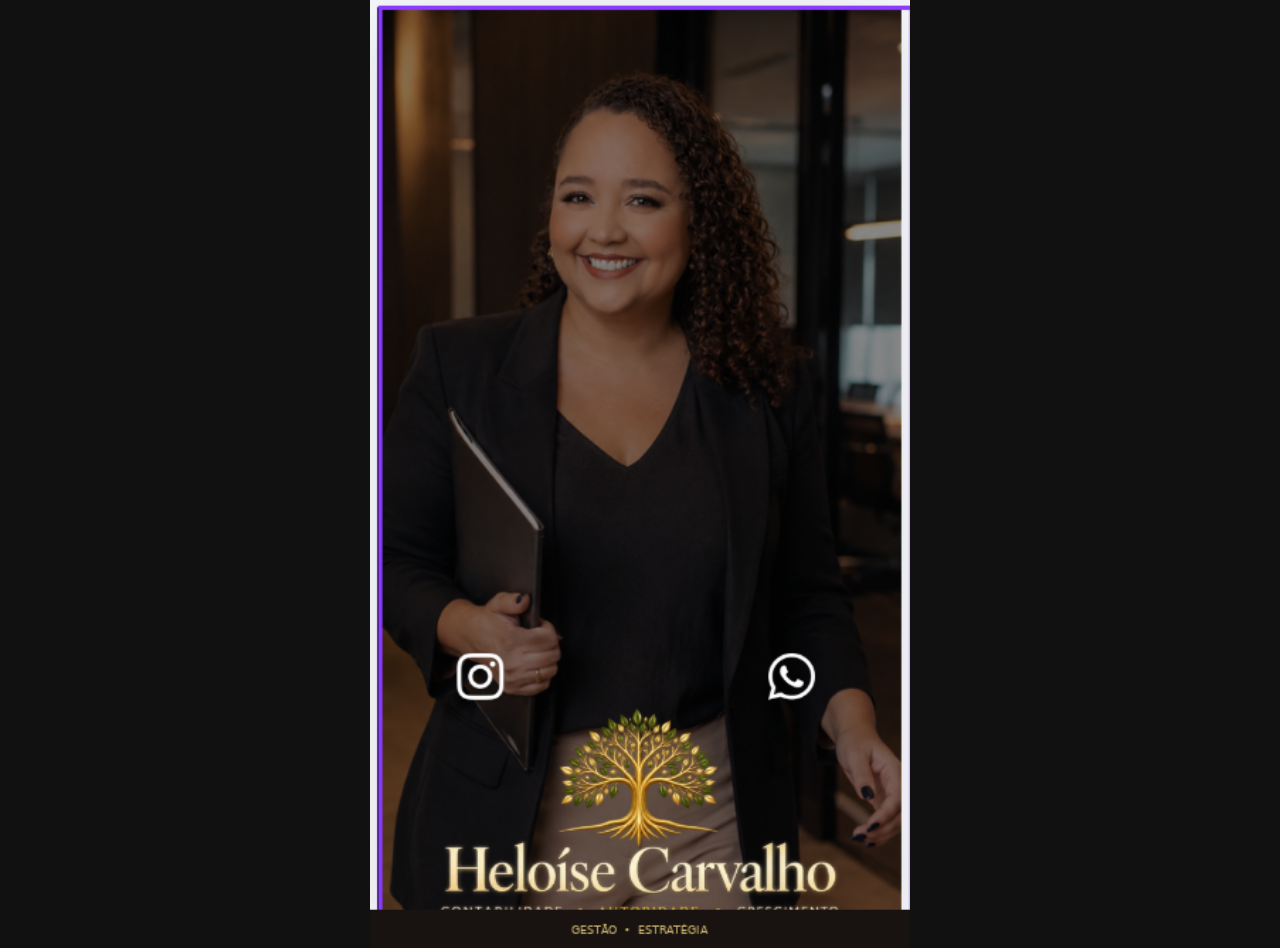
==== index.html @ 60bf4608 "Add files via upload" ====
<!doctype html>
<html lang="pt-BR">
<head>
<meta charset="utf-8">
<meta name="viewport" content="width=device-width, initial-scale=1">
<title>Heloíse Carvalho — Gestão & Estratégia</title>
<meta name="description" content="Heloíse Carvalho — Gestão & Estratégia">
<style>
html,body{margin:0;padding:0;background:#111;min-height:100%;}
body{display:flex;justify-content:center;align-items:flex-start;}
.card{position:relative;width:min(100vw,540px);line-height:0;}
.card img{display:block;width:100%;height:auto;}
.hotspot{position:absolute;display:block;width:18%;height:7%;border-radius:50%;}
.instagram{left:11%;top:68.5%;}
.whatsapp{left:68%;top:68.5%;}
.hotspot:focus-visible{outline:3px solid #c8a15a;outline-offset:3px;}
</style>
</head>
<body>
<div class="card">
<img src="[data-uri]" alt="Cartão digital Heloíse Carvalho — Gestão & Estratégia">
<a class="hotspot instagram" href="https://www.instagram.com/carvalhoheloise/" target="_blank" rel="noopener" aria-label="Instagram"></a>
<a class="hotspot whatsapp" href="https://wa.me/5521994661768" target="_blank" rel="noopener" aria-label="WhatsApp"></a>
</div>
</body>
</html>
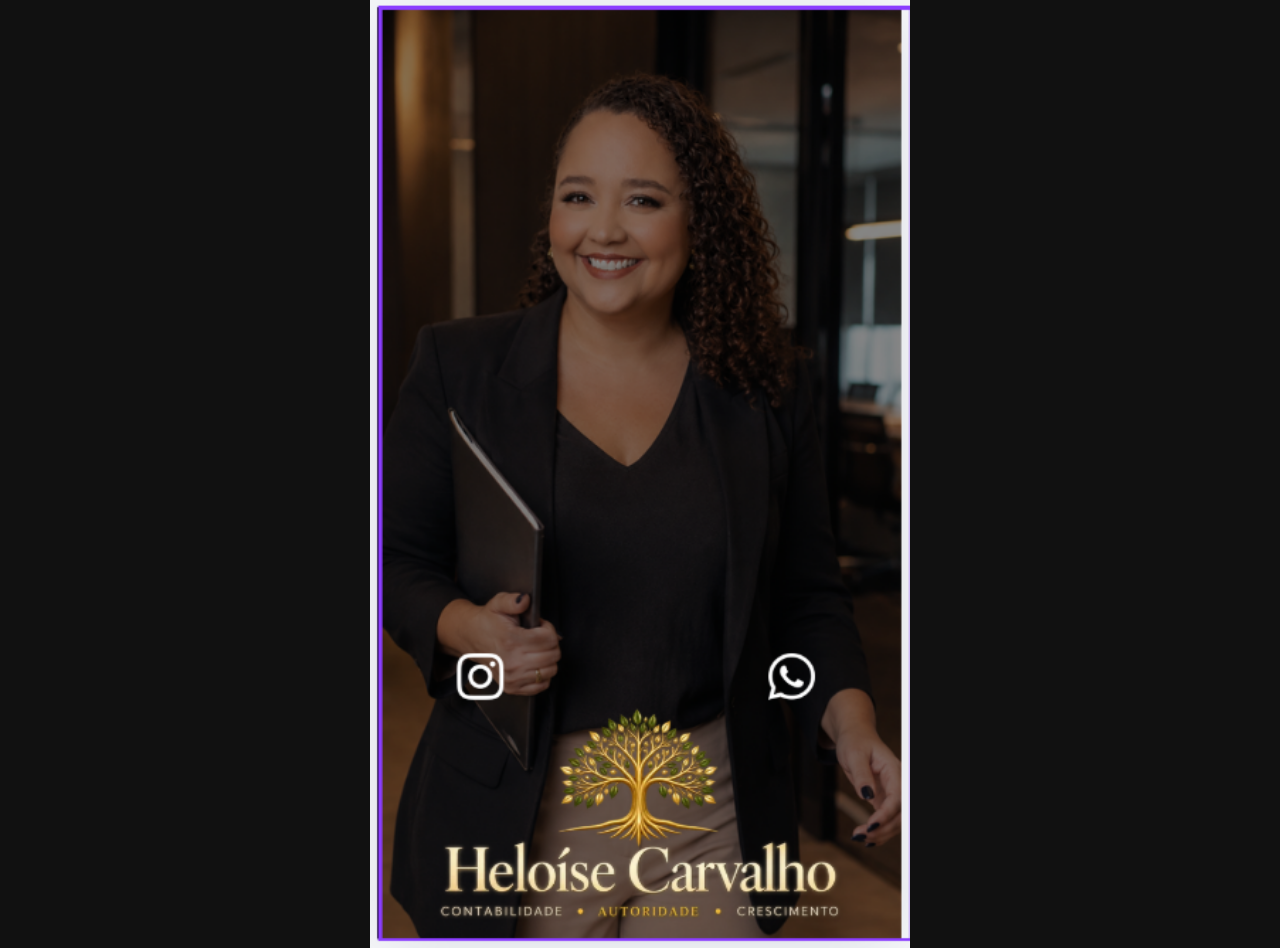
==== commit b07ee326: "Add files via upload" ====
--- a/index.html
+++ b/index.html
@@ -2,25 +2,52 @@
 <html lang="pt-BR">
 <head>
 <meta charset="utf-8">
-<meta name="viewport" content="width=device-width, initial-scale=1">
+<meta name="viewport" content="width=device-width, initial-scale=1, viewport-fit=cover">
 <title>Heloíse Carvalho — Gestão & Estratégia</title>
-<meta name="description" content="Heloíse Carvalho — Gestão & Estratégia">
 <style>
-html,body{margin:0;padding:0;background:#111;min-height:100%;}
-body{display:flex;justify-content:center;align-items:flex-start;}
-.card{position:relative;width:min(100vw,540px);line-height:0;}
-.card img{display:block;width:100%;height:auto;}
-.hotspot{position:absolute;display:block;width:18%;height:7%;border-radius:50%;}
-.instagram{left:11%;top:68.5%;}
-.whatsapp{left:68%;top:68.5%;}
-.hotspot:focus-visible{outline:3px solid #c8a15a;outline-offset:3px;}
+  * { box-sizing: border-box; }
+  html, body {
+    margin: 0;
+    padding: 0;
+    min-height: 100%;
+    background: #111;
+  }
+  body {
+    display: flex;
+    justify-content: center;
+    align-items: flex-start;
+  }
+  .card {
+    position: relative;
+    width: 100%;
+    max-width: 540px;
+    margin: 0 auto;
+    line-height: 0;
+  }
+  .card img {
+    display: block;
+    width: 100%;
+    height: auto;
+    max-width: 100%;
+  }
+  .hotspot {
+    position: absolute;
+    display: block;
+    width: 18%;
+    height: 7%;
+    border-radius: 50%;
+    z-index: 2;
+  }
+  /* Posições correspondentes aos ícones da arte original */
+  .instagram { left: 11%; top: 69.2%; }
+  .whatsapp { left: 68%; top: 69.2%; }
 </style>
 </head>
 <body>
-<div class="card">
-<img src="[data-uri]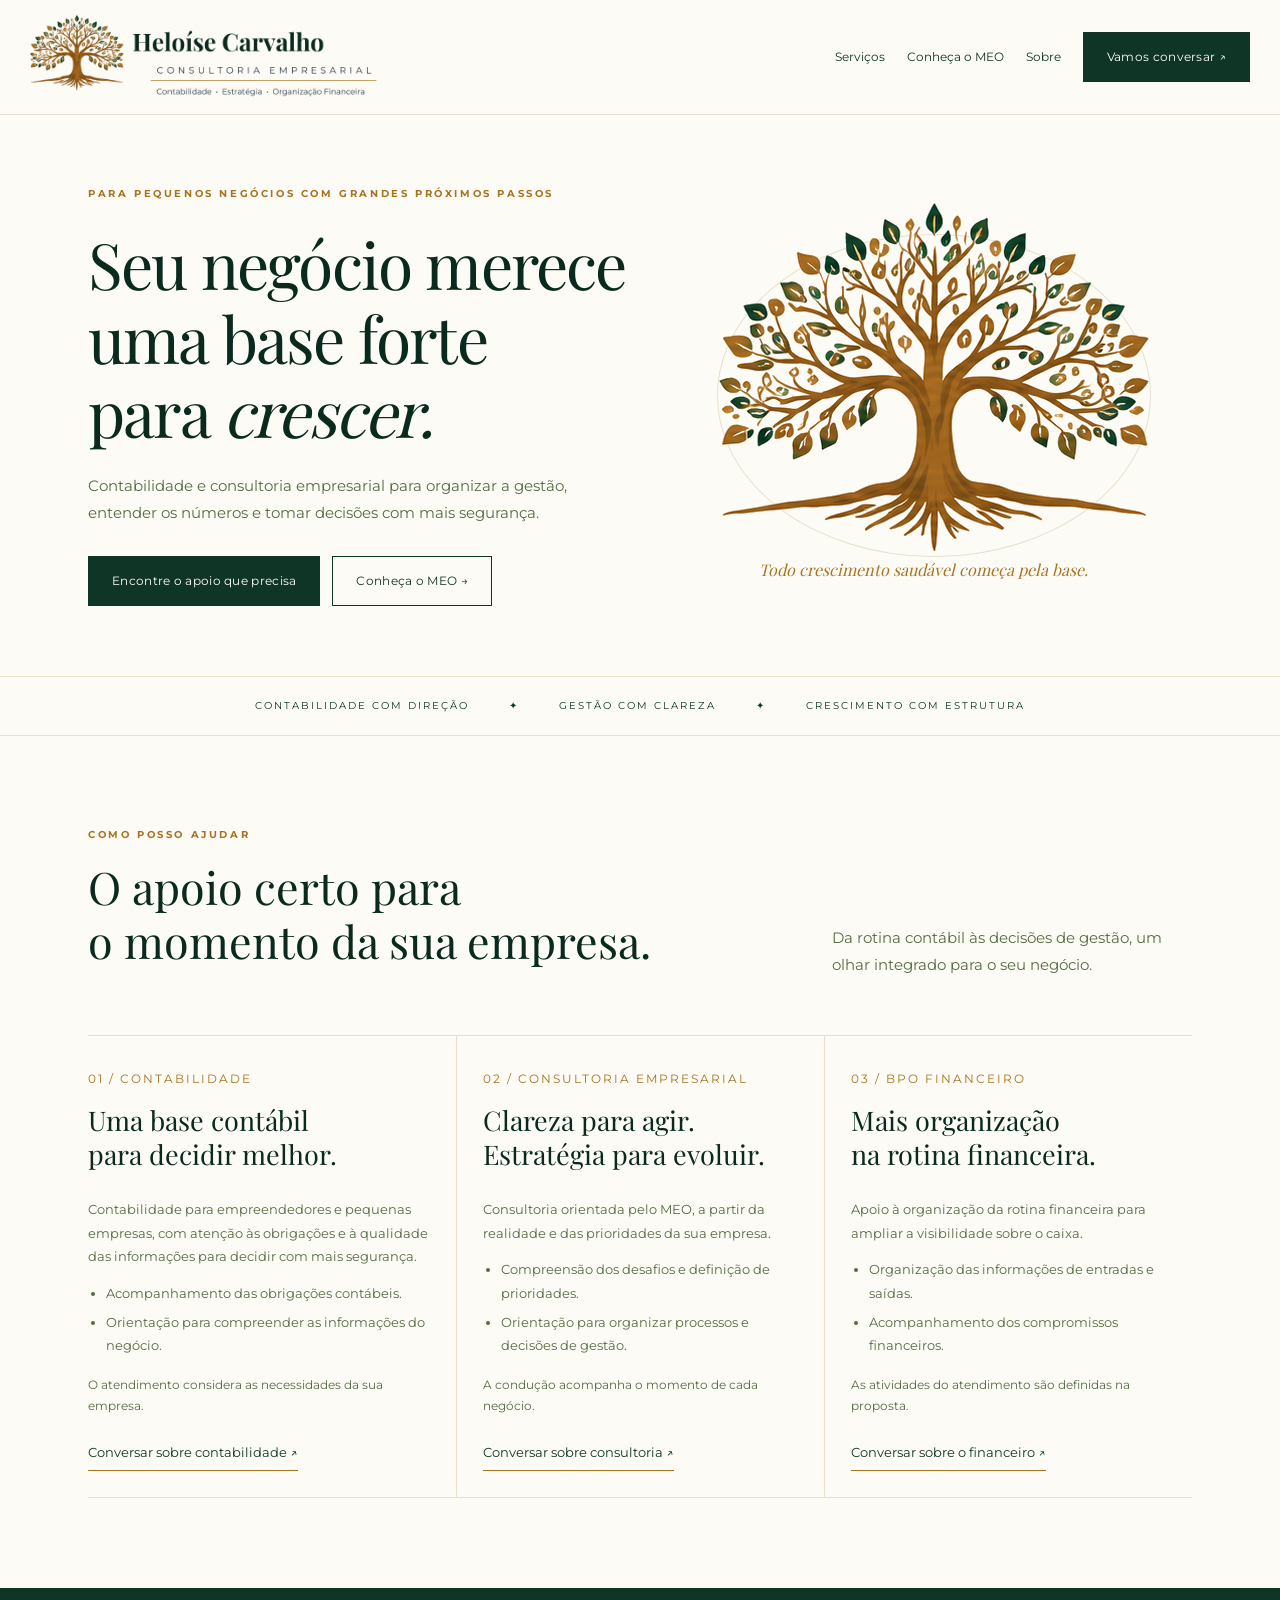
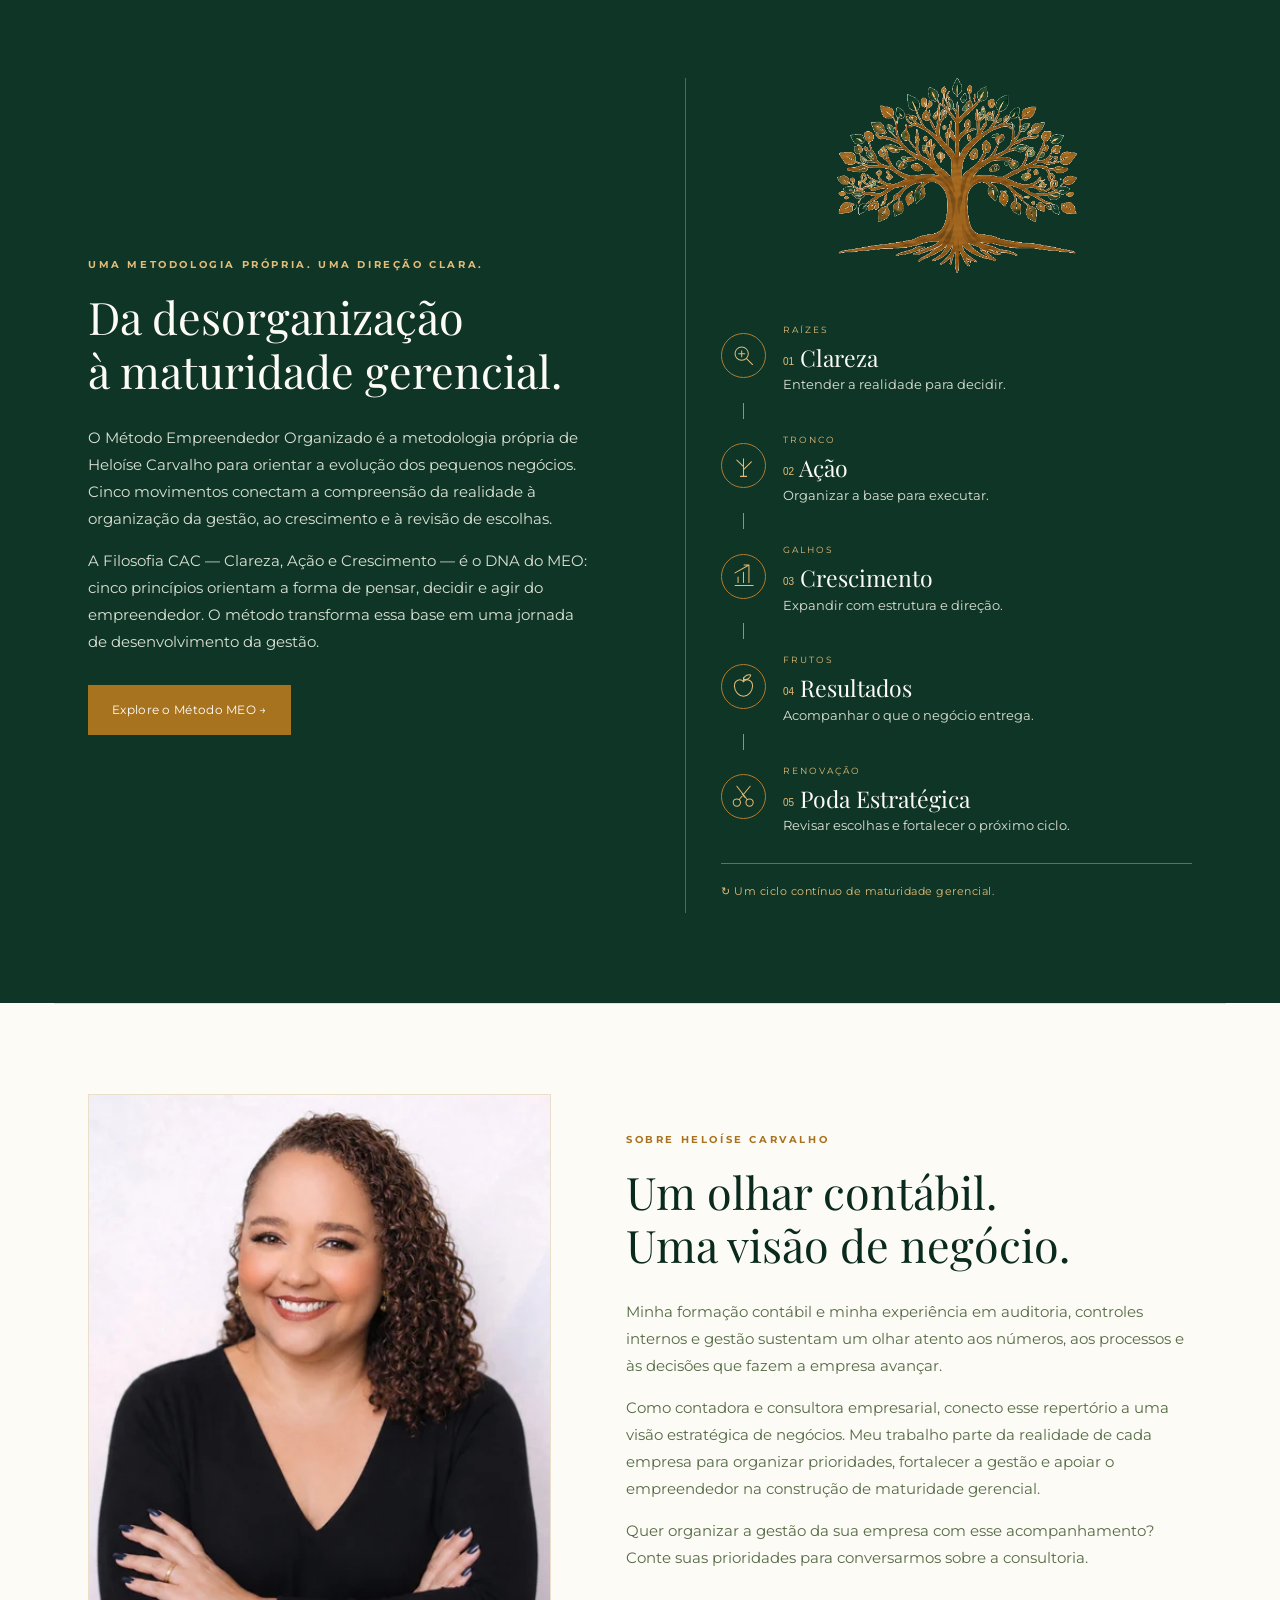
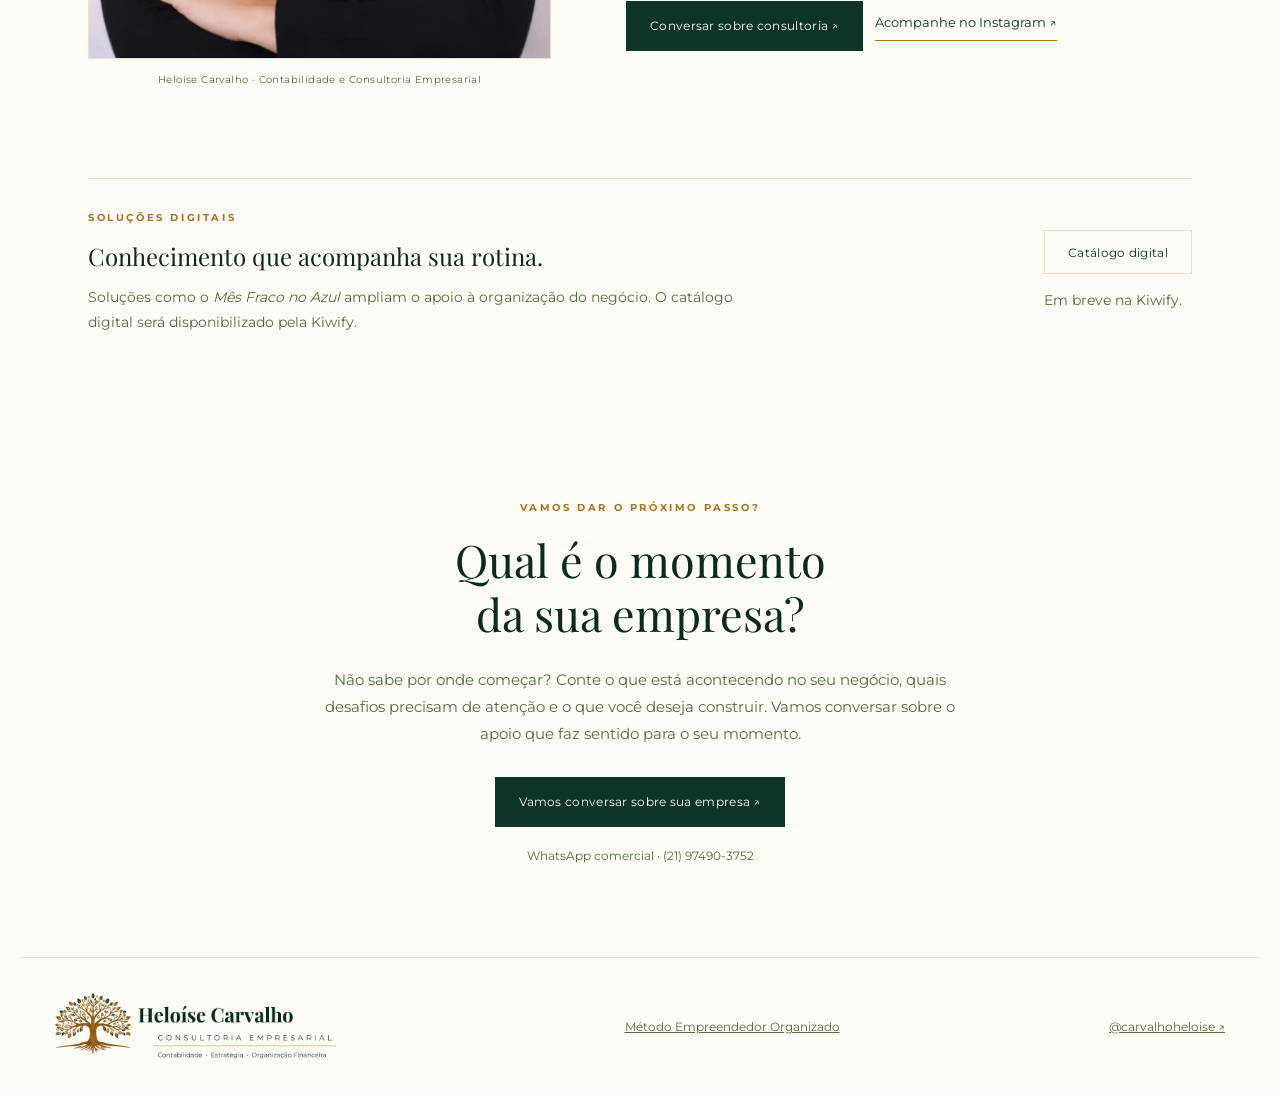
==== commit 2046c5f4: "Publica site aprovado Heloíse Carvalho e página MEO" ====
--- a/index.html
+++ b/index.html
@@ -1,53 +1,134 @@
-<!doctype html>
-<html lang="pt-BR">
-<head>
-<meta charset="utf-8">
-<meta name="viewport" content="width=device-width, initial-scale=1, viewport-fit=cover">
-<title>Heloíse Carvalho — Gestão & Estratégia</title>
-<style>
-  * { box-sizing: border-box; }
-  html, body {
-    margin: 0;
-    padding: 0;
-    min-height: 100%;
-    background: #111;
-  }
-  body {
-    display: flex;
-    justify-content: center;
-    align-items: flex-start;
-  }
-  .card {
-    position: relative;
-    width: 100%;
-    max-width: 540px;
-    margin: 0 auto;
-    line-height: 0;
-  }
-  .card img {
-    display: block;
-    width: 100%;
-    height: auto;
-    max-width: 100%;
-  }
-  .hotspot {
-    position: absolute;
-    display: block;
-    width: 18%;
-    height: 7%;
-    border-radius: 50%;
-    z-index: 2;
-  }
-  /* Posições correspondentes aos ícones da arte original */
-  .instagram { left: 11%; top: 69.2%; }
-  .whatsapp { left: 68%; top: 69.2%; }
-</style>
-</head>
-<body>
-  <main class="card">
-    <img src="[data-uri]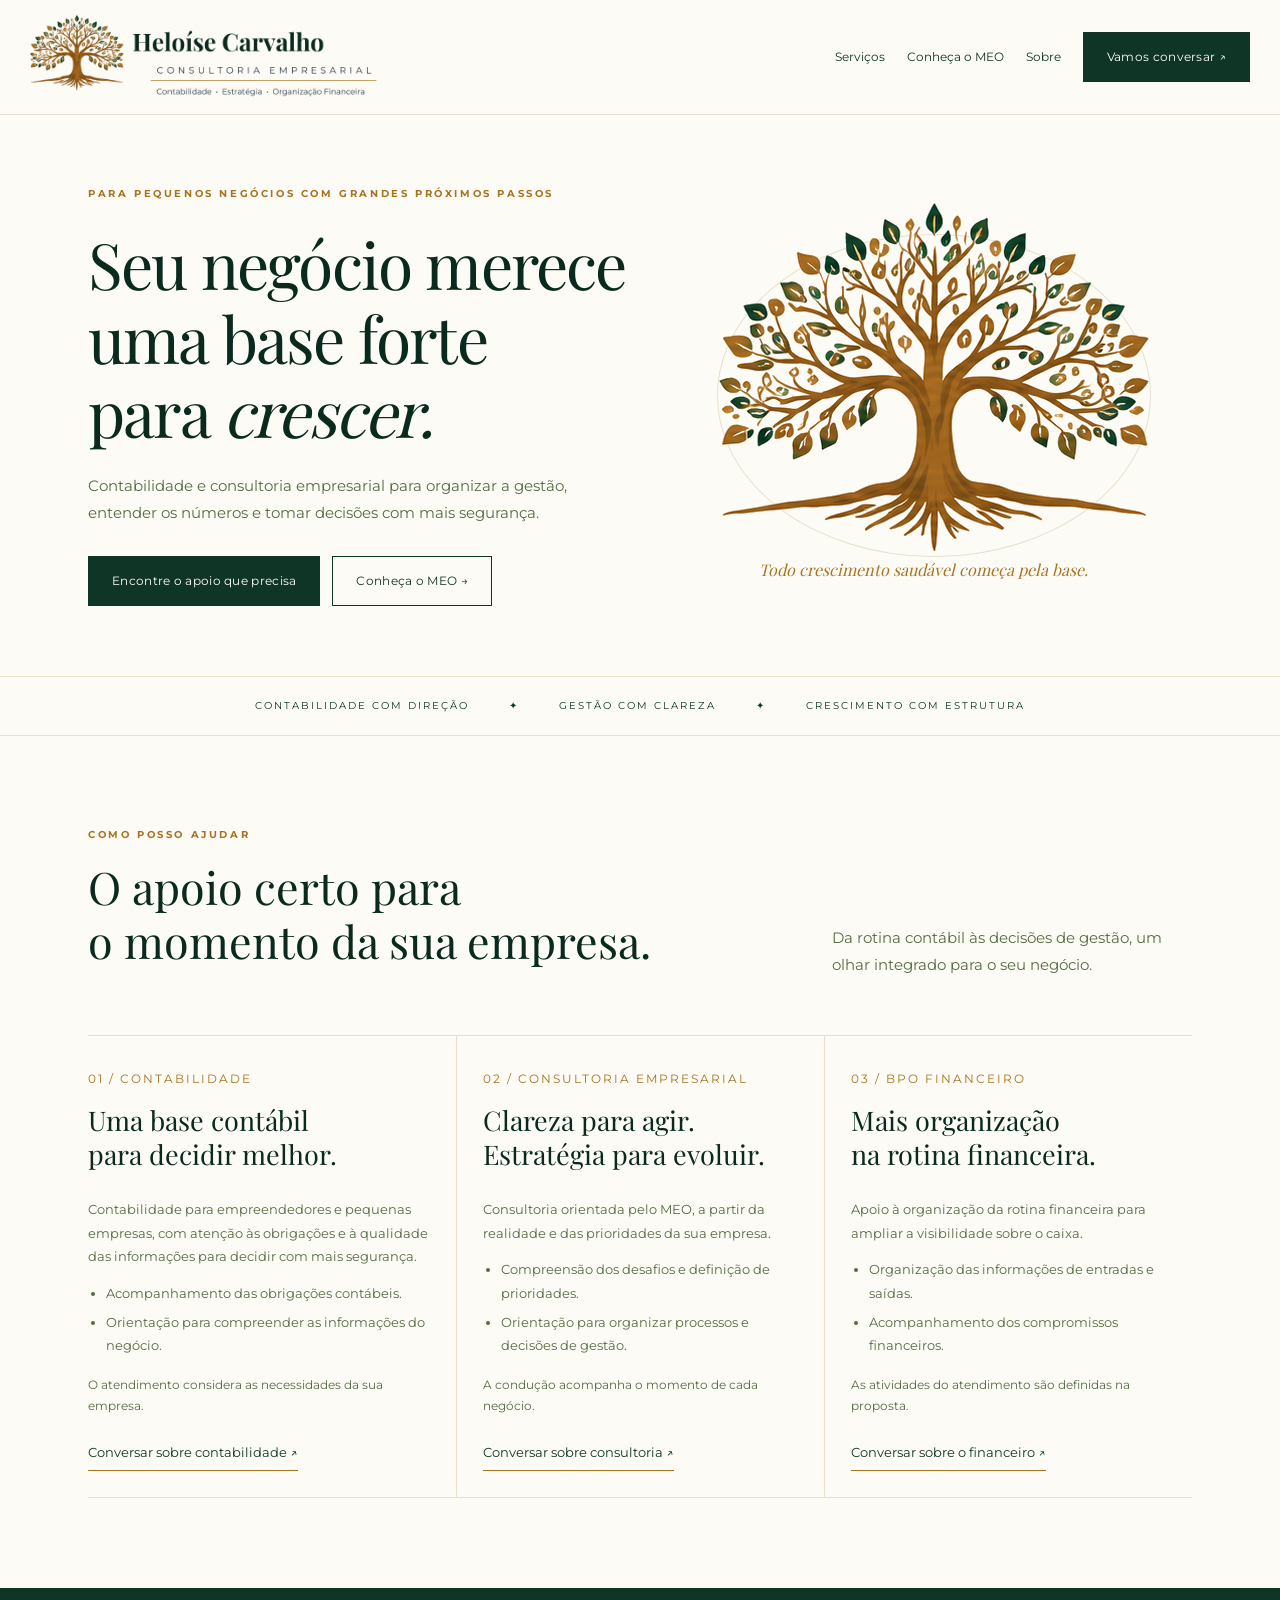
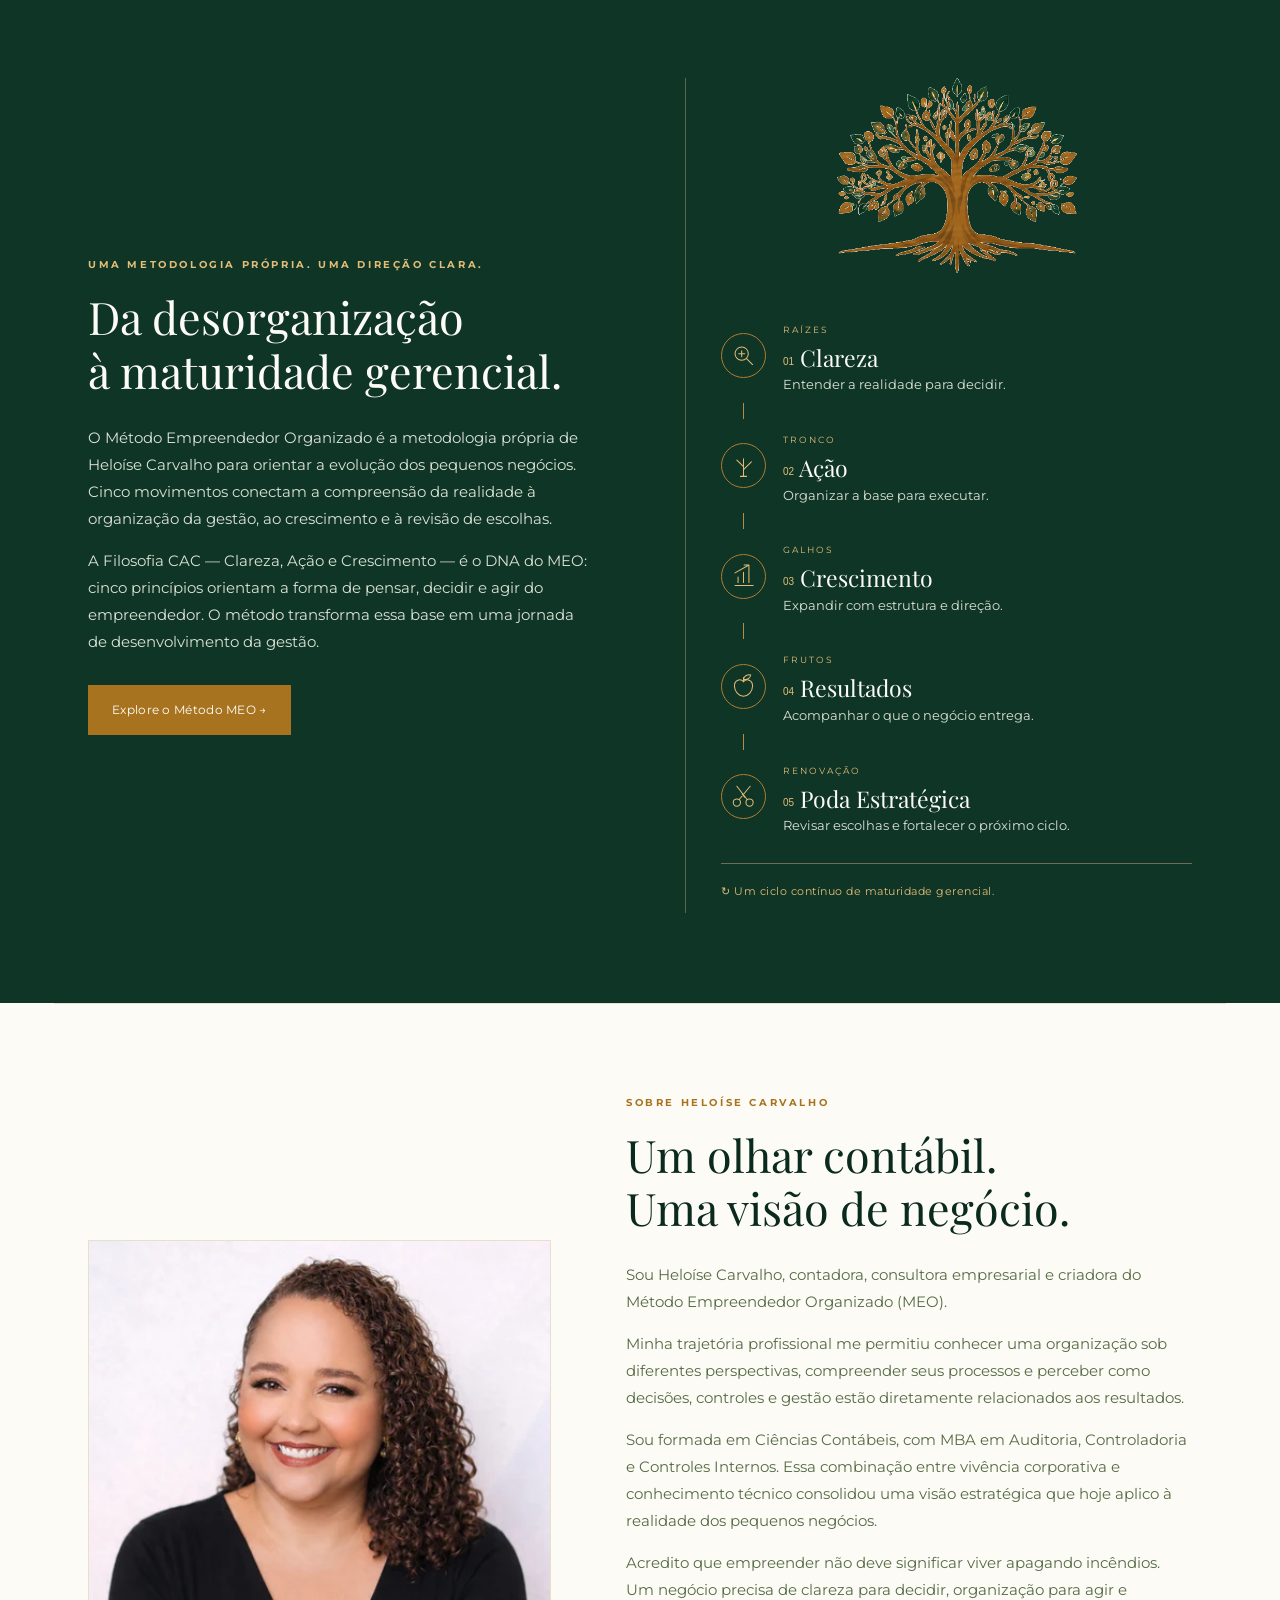
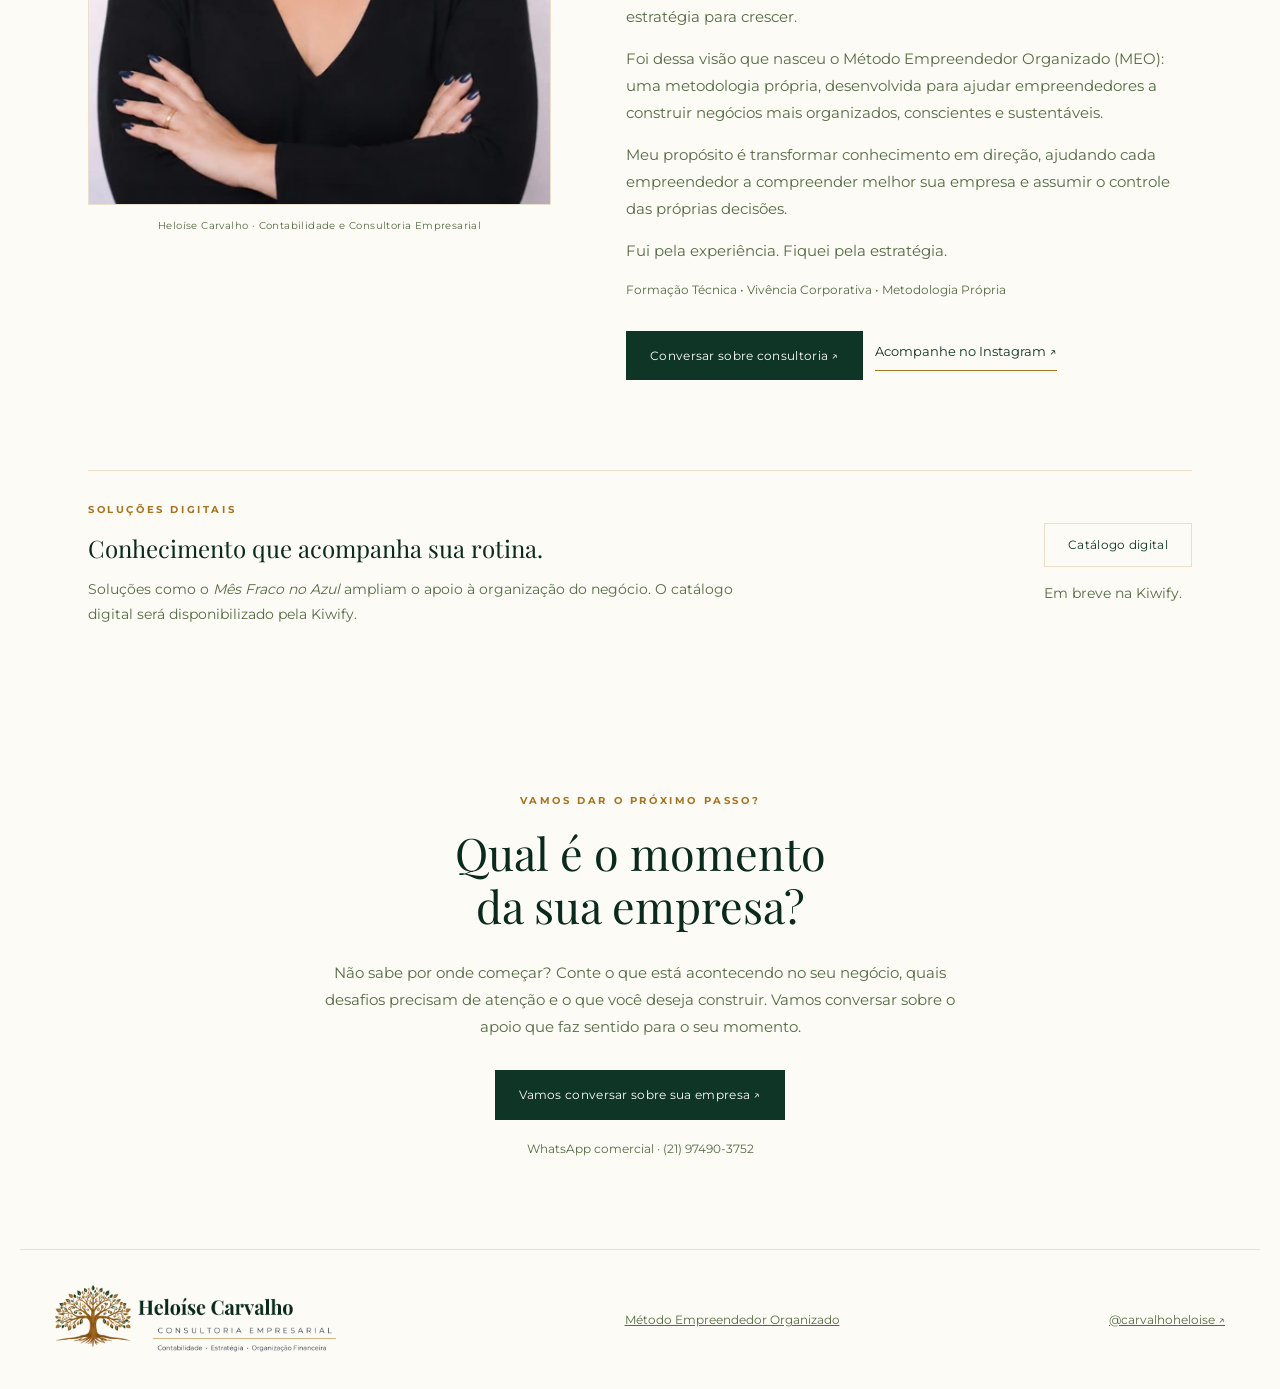
==== commit deac4126: "Atualiza somente a seção Sobre com biografia e pilares aprovados Versão anterior preservada: 2046c5f" ====
--- a/index.html
+++ b/index.html
@@ -110,9 +110,14 @@
 </div></section><section class="wrap about about-layout" id="sobre"><figure class="professional-portrait"><img src="assets/heloise-831.webp" srcset="assets/heloise-430.webp 430w, assets/heloise-831.webp 831w" sizes="(max-width: 800px) calc(100vw - 48px), 480px" alt="Heloíse Carvalho, contadora e consultora empresarial" width="831" height="1015" loading="lazy"><figcaption>Heloíse Carvalho · Contabilidade e Consultoria Empresarial</figcaption></figure><div>
 <div class="eyebrow">Sobre Heloíse Carvalho</div>
 <h2>Um olhar contábil.<br>Uma visão de negócio.</h2>
-<p>Minha formação contábil e minha experiência em auditoria, controles internos e gestão sustentam um olhar atento aos números, aos processos e às decisões que fazem a empresa avançar.</p>
-<p>Como contadora e consultora empresarial, conecto esse repertório a uma visão estratégica de negócios. Meu trabalho parte da realidade de cada empresa para organizar prioridades, fortalecer a gestão e apoiar o empreendedor na construção de maturidade gerencial.</p>
-<p>Quer organizar a gestão da sua empresa com esse acompanhamento? Conte suas prioridades para conversarmos sobre a consultoria.</p>
+<p>Sou Heloíse Carvalho, contadora, consultora empresarial e criadora do Método Empreendedor Organizado (MEO).</p>
+<p>Minha trajetória profissional me permitiu conhecer uma organização sob diferentes perspectivas, compreender seus processos e perceber como decisões, controles e gestão estão diretamente relacionados aos resultados.</p>
+<p>Sou formada em Ciências Contábeis, com MBA em Auditoria, Controladoria e Controles Internos. Essa combinação entre vivência corporativa e conhecimento técnico consolidou uma visão estratégica que hoje aplico à realidade dos pequenos negócios.</p>
+<p>Acredito que empreender não deve significar viver apagando incêndios. Um negócio precisa de clareza para decidir, organização para agir e estratégia para crescer.</p>
+<p>Foi dessa visão que nasceu o Método Empreendedor Organizado (MEO): uma metodologia própria, desenvolvida para ajudar empreendedores a construir negócios mais organizados, conscientes e sustentáveis.</p>
+<p>Meu propósito é transformar conhecimento em direção, ajudando cada empreendedor a compreender melhor sua empresa e assumir o controle das próprias decisões.</p>
+<p>Fui pela experiência. Fiquei pela estratégia.</p>
+<p class="tiny">Formação Técnica • Vivência Corporativa • Metodologia Própria</p>
 <div class="actions about-actions">
 <a class="button" href="https://wa.me/5521974903752?text=Ol%C3%A1%2C%20Helo%C3%ADse!%20Quero%20conversar%20sobre%20consultoria%20para%20minha%20empresa.">Conversar sobre consultoria ↗</a><a class="textlink" href="https://www.instagram.com/carvalhoheloise/" target="_blank" rel="noopener">Acompanhe no Instagram ↗</a>
 </div>
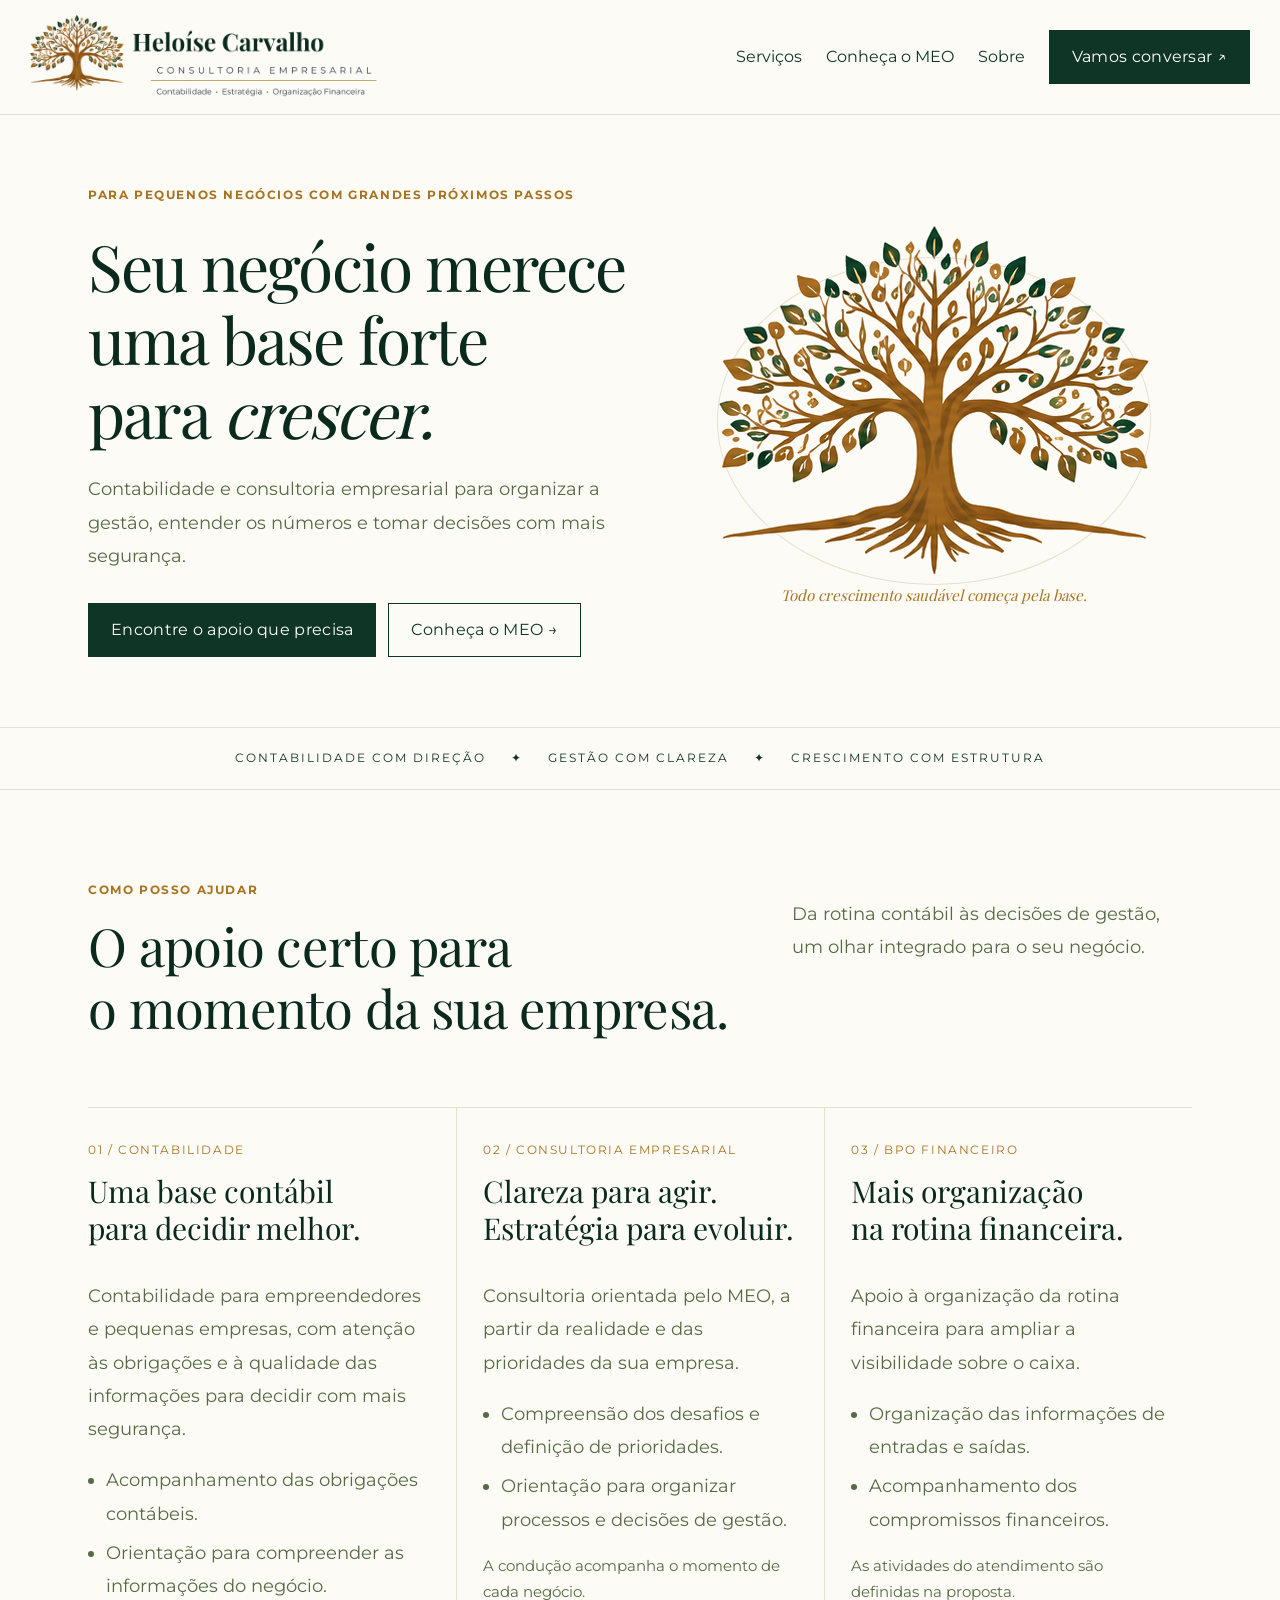
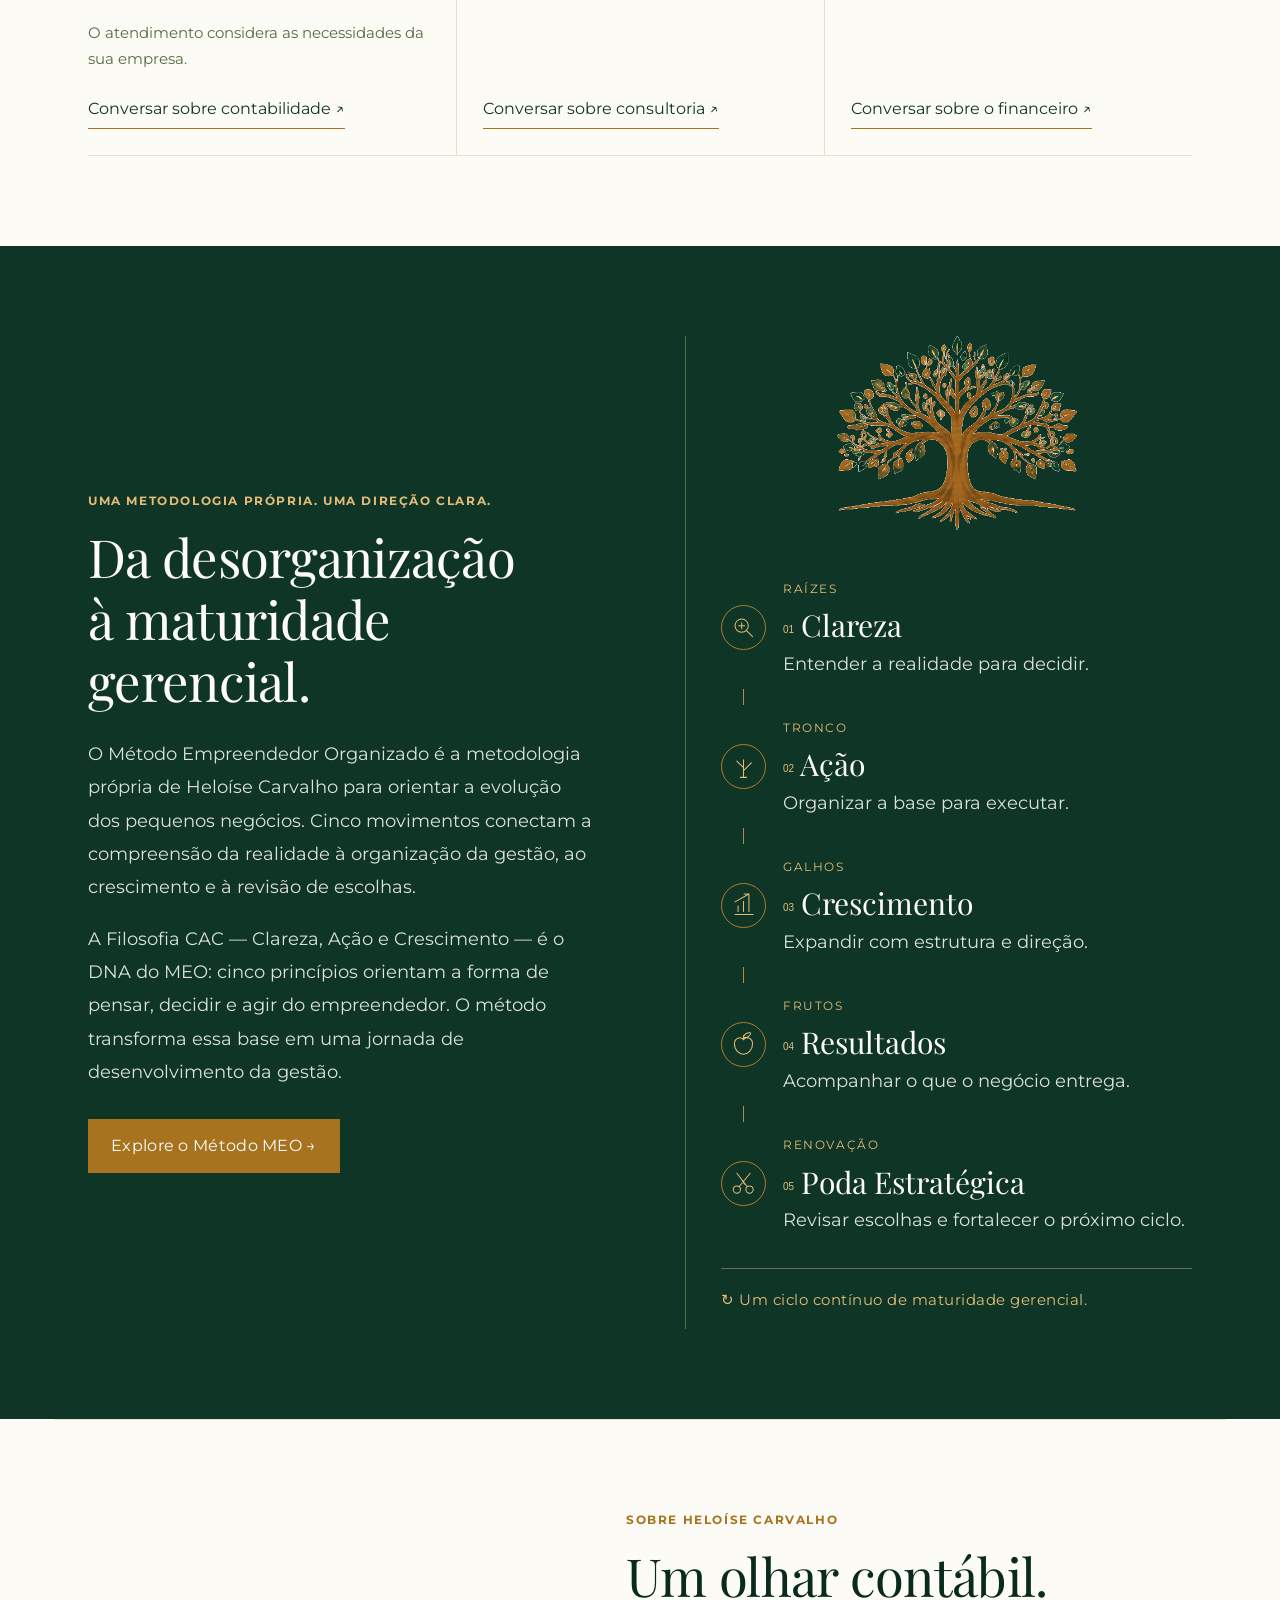
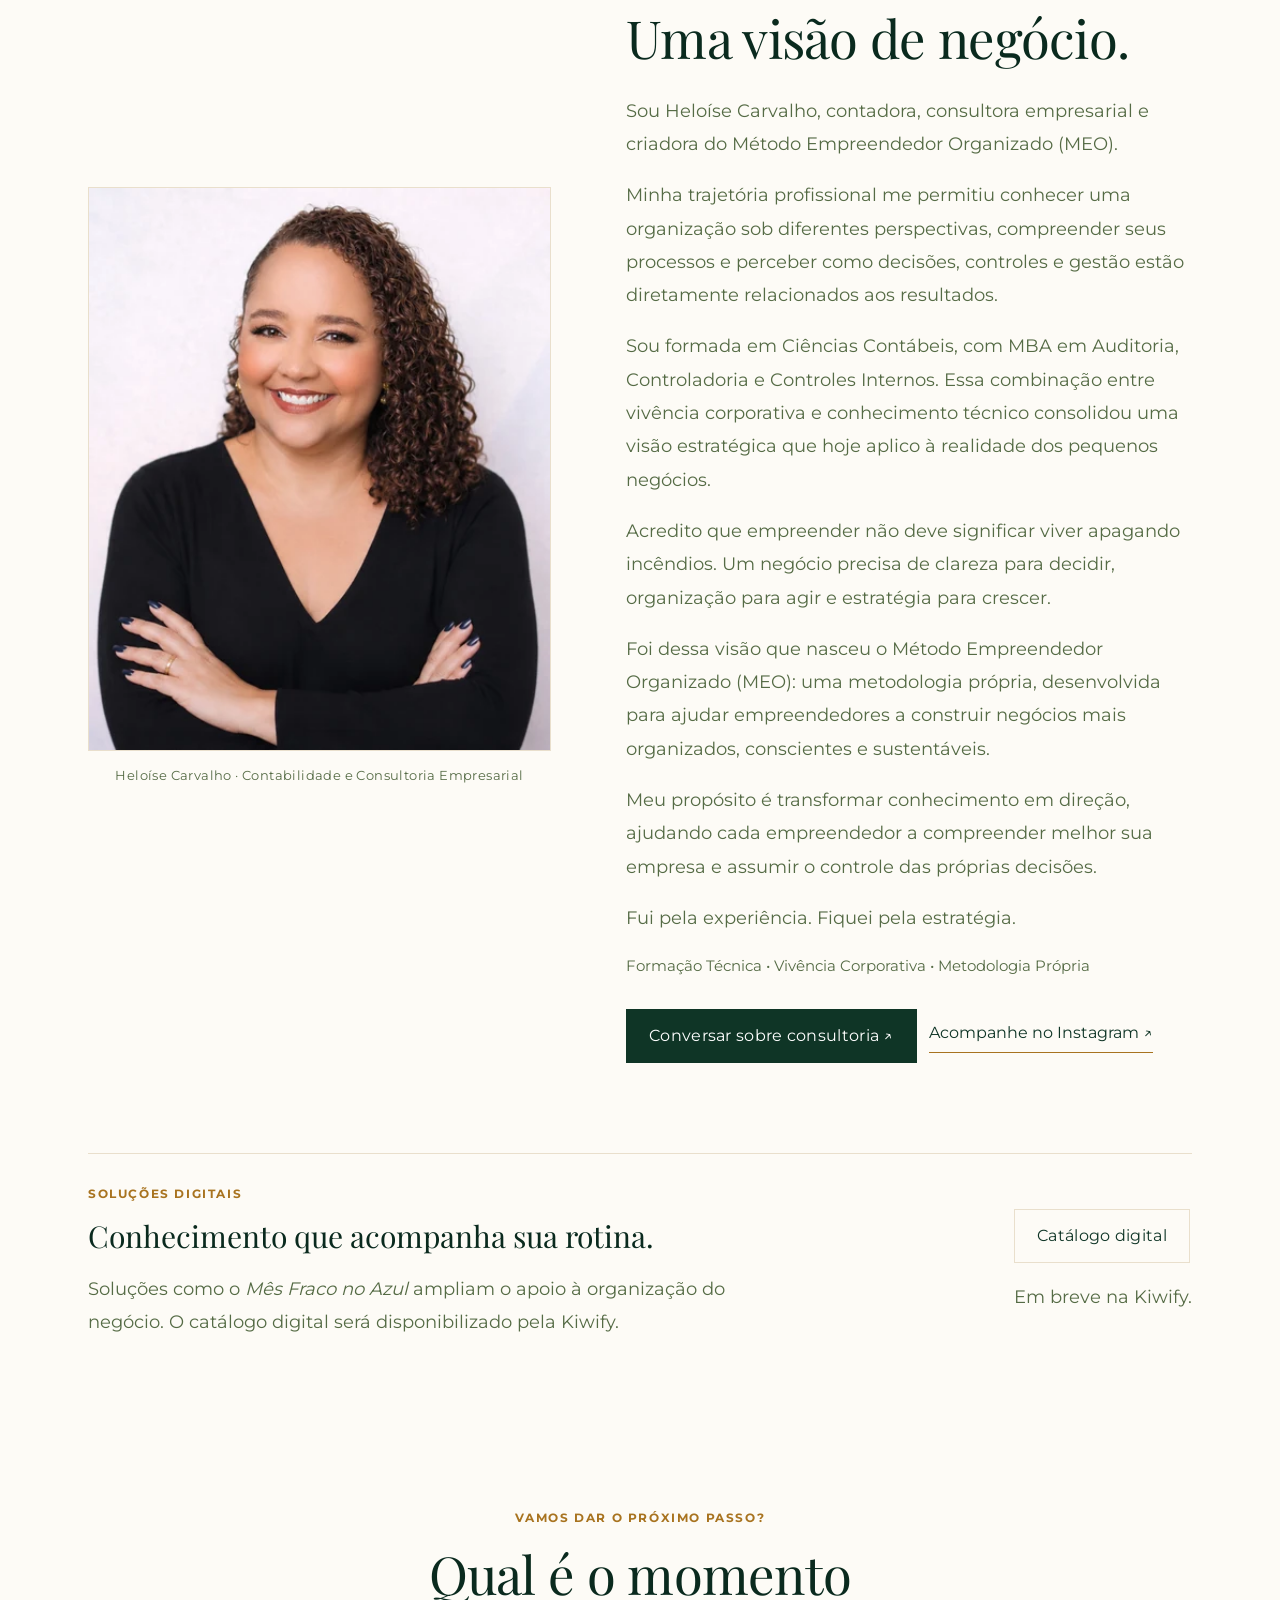
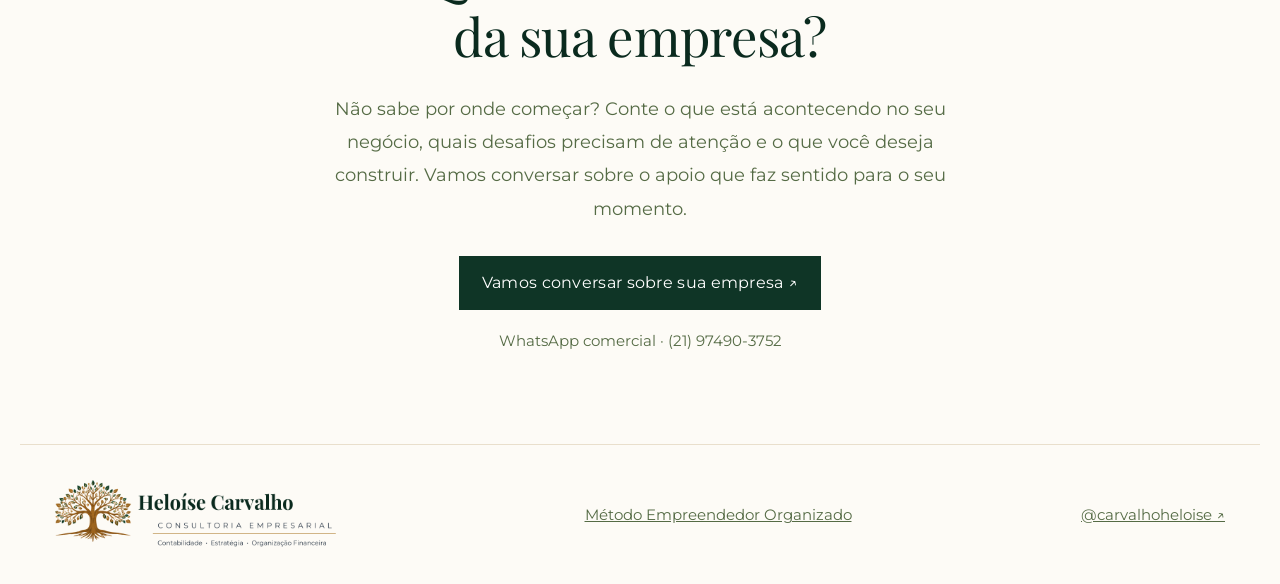
==== commit e95363e8: "Versiona referência de estilos para renovar cache das duas páginas" ====
--- a/index.html
+++ b/index.html
@@ -9,7 +9,7 @@
 <link rel="icon" type="image/png" sizes="32x32" href="assets/favicon-32.png">
 <link rel="apple-touch-icon" sizes="180x180" href="assets/favicon-180.png">
 <link rel="stylesheet" href="style.css">
-<link rel="stylesheet" href="identity.css">
+<link rel="stylesheet" href="identity.css?v=20261111-legibilidade">
 <script src="preview.js" defer></script></head>
 <body>
 <a class="skip" href="#principal">Ir para o conteúdo</a><header><div class="nav">
--- a/identity.css
+++ b/identity.css
@@ -43,3 +43,51 @@
  .eyebrow{letter-spacing:1.8px}.method-invite{padding-top:24px}
 }
 @media(max-width:380px){nav{gap:6px 14px}.nav{padding-left:20px;padding-right:20px}.steps .step{grid-template-columns:55px minmax(0,1fr);column-gap:12px}.button{padding:12px 16px}}
+
+
+/* Reading scale and responsive editorial rhythm. */
+body{font-size:18px;line-height:1.85}
+p,.service p,.digital p,.steps p,.philosophy-principles p,.architecture-layers p,.treeparts p,.movement-list p,.architecture-note,.philosophy-close{font-size:18px;line-height:1.85}
+h2{font-size:clamp(38px,4.1vw,56px);line-height:1.18;letter-spacing:-.7px}
+h3,.digital h3,.steps h3,.step h3,.movement-list h3,.philosophy-principles h3,.architecture-layers h3,.treeparts h3,.method-invite h3{font-size:30px;line-height:1.25}
+nav,nav a{font-size:16px}nav{gap:24px}
+.button,nav .button{font-size:16px;line-height:1.5;padding:14px 22px;white-space:normal}
+.textlink{font-size:16px;line-height:1.6}.service-examples{font-size:18px;line-height:1.85}
+.service .service-scope,.tiny,.breadcrumbs,.caption,.movement-cycle{font-size:15px;line-height:1.75}
+.eyebrow,.number,.movement-stage,.step-mark span,.steps .step-mark span{font-size:12px;line-height:1.6;letter-spacing:1.6px}
+.professional-portrait figcaption{font-size:13px;line-height:1.7}
+.philosophy-principles strong,.architecture-layers strong{font-size:15px;line-height:1.7}
+footer{font-size:15px;line-height:1.7}.strip{font-size:12px;line-height:1.7;gap:25px}
+.sectionhead{align-items:start}.sectionhead p{max-width:400px}.hero p{max-width:560px}
+.philosophy-principles{grid-template-columns:repeat(3,minmax(0,1fr));gap:30px}
+.philosophy-principles article,.philosophy-principles article:first-child{border:0;border-top:1px solid var(--olive);padding:24px 0}
+.architecture-layers{grid-template-columns:repeat(2,minmax(0,1fr));gap:30px 50px}.layer-arrow{display:none}
+.steps{grid-template-columns:1fr}.steps .step{display:grid;grid-template-columns:90px 220px minmax(0,1fr);gap:25px;padding:30px 0}
+.step+.step{border-left:0;border-top:1px solid var(--line)}.step-mark{grid-row:auto}.step h3{margin:0}.step p{grid-column:auto;margin:0}
+.method-intro{display:block;padding-bottom:50px}.method-intro>div{max-width:850px}.method-intro h1{font-size:clamp(48px,5vw,72px)}.method-intro h1 br{display:none}.method-intro p{max-width:780px}
+.meo-map{padding-top:25px}.meo-map h2{max-width:850px;margin-bottom:40px}
+.meo-label{display:block;font-size:13px;line-height:1.6;letter-spacing:1.5px;text-transform:uppercase;color:var(--gold);font-weight:700}
+.meo-foundation{background:var(--pale);border-top:2px solid var(--gold);padding:30px 36px}
+.meo-foundation>p:first-of-type{font-family:'Playfair Display',serif;font-size:clamp(28px,3.2vw,40px);line-height:1.35;color:var(--title);max-width:none;margin:16px 0}
+.meo-foundation>p span{color:var(--gold);padding:0 12px}
+.meo-map .meo-explanation{margin:12px 0 0;max-width:760px}
+.meo-journey{padding:32px 0}.meo-flow{list-style:none;display:grid;grid-template-columns:repeat(5,minmax(0,1fr));gap:28px;padding:0;margin:25px 0 0}
+.meo-flow li{position:relative;min-width:0;border-top:1px solid var(--line);padding-top:22px}
+.meo-flow li:not(:last-child):after{content:'→';position:absolute;right:-23px;top:14px;color:var(--gold);font-size:24px}
+.meo-count{font-size:14px;color:var(--gold)}.meo-flow h3{font-size:27px;margin:12px 0}.meo-flow p{margin:0}
+.meo-outcome{background:var(--green);padding:32px 36px;color:var(--cream)}.meo-outcome .meo-label{color:#e3bc78}
+.meo-outcome>p:first-of-type{font-family:'Playfair Display',serif;font-size:clamp(30px,3.4vw,44px);line-height:1.3;color:var(--cream);margin:16px 0;max-width:none}.meo-outcome .meo-explanation{color:#dce2d6}
+@media(max-width:1200px){.nav{flex-wrap:wrap;justify-content:center}.brand{width:350px}nav{justify-content:center}.hero,.split{gap:40px}.philosophy-principles{grid-template-columns:repeat(2,minmax(0,1fr))}}
+@media(min-width:801px) and (max-width:1080px){.hero h1{font-size:52px}.method-intro h1{font-size:62px}.steps .step{grid-template-columns:80px minmax(0,1fr)}.step-mark{grid-row:1/3}.step p{grid-column:2}.meo-flow{grid-template-columns:1fr}.meo-flow li{display:grid;grid-template-columns:45px 220px minmax(0,1fr);gap:20px;align-items:start;padding:20px 0}.meo-flow h3{margin:0}.meo-flow li:not(:last-child):after{content:'↓';left:8px;right:auto;top:auto;bottom:-24px}}
+@media(max-width:800px){
+ body{font-size:17px}p,.service p,.digital p,.steps p,.philosophy-principles p,.architecture-layers p,.treeparts p,.movement-list p,.architecture-note,.philosophy-close,.service-examples{font-size:17px;line-height:1.85}
+ h2{font-size:clamp(36px,7vw,44px)}h3,.digital h3,.steps h3,.step h3,.movement-list h3,.philosophy-principles h3,.architecture-layers h3,.treeparts h3,.method-invite h3{font-size:28px}
+ .hero h1,.methodhero h1{font-size:clamp(42px,9vw,56px)}.method-intro h1{letter-spacing:-1px}.method-intro{padding-bottom:35px}
+ nav a{font-size:16px}.button,nav .button{font-size:16px;padding:13px 18px}nav{gap:10px 20px}
+ .tiny,.service .service-scope,.breadcrumbs,.caption,.movement-cycle{font-size:14px}.strip{gap:16px}.philosophy-principles,.architecture-layers{grid-template-columns:1fr}
+ .steps .step{grid-template-columns:65px minmax(0,1fr);gap:12px 18px}.step-mark{grid-row:1/3}.step p{grid-column:2}
+ .sectionhead p{max-width:none}.about-layout{gap:35px}.meo-map{padding-top:20px}
+ .meo-foundation,.meo-outcome{padding:26px 24px}.meo-foundation>p span{padding:0 3px}
+ .meo-flow{grid-template-columns:1fr;gap:24px}.meo-flow li{padding:18px 0 8px 48px}.meo-count{position:absolute;left:0;top:21px}.meo-flow h3{font-size:28px;margin:0 0 8px}
+ .meo-flow li:not(:last-child):after{content:'↓';left:4px;right:auto;top:auto;bottom:-25px}.meo-label{font-size:12px}.meo-outcome br{display:none}
+}
